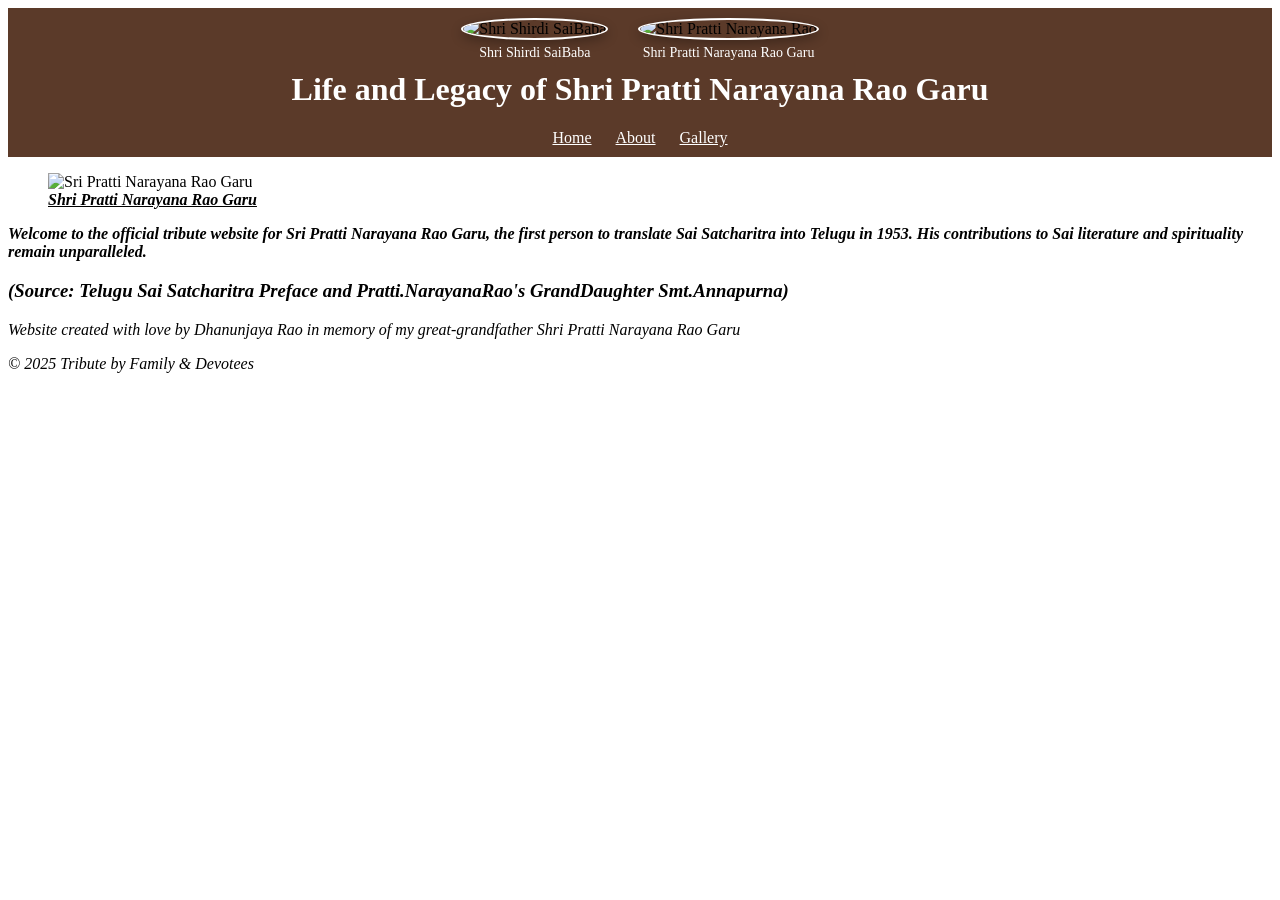
==== index.html @ c23014aa "index.html" ====
<!DOCTYPE html>
<html lang="en">
<head>
  <meta charset="UTF-8" />
  <meta name="viewport" content="width=device-width, initial-scale=1.0"/>
  <title>Sri Pratti Narayana Rao Garu</title>
  <!-- SEO Meta Tags -->
<meta name="title" content="Sri Pratti Narayana Rao Garu – Sai Satcharitra Telugu Translator">
<meta name="description" content="Official tribute website of Sri Pratti Narayana Rao Garu – the first translator of Sri Sai Satcharitra into Telugu. Read his full biography, gallery, and legacy.">
<meta name="keywords" content="Pratti Narayana Rao, Sri Pratti Narayana Rao Garu, About Pratti Narayana Rao Garu, Narayana Rao Garu, Pratt Narayana Rao,First Translator,First Telugu Translator,Sri Sai Baba,Sai Baba, Shirdi Sai, Shiridi sai Baba,Sri Sai Satcharitra Telugu, Sai Baba Telugu Book, Shirdi Sai Devotees, Sai literature Telugu">
<meta name="author" content="Family of Pratti Narayana Rao Garu">

<!-- Open Graph for Facebook & WhatsApp -->
<meta property="og:title" content="Sri Pratti Narayana Rao Garu – Sai Satcharitra Telugu Translator">
<meta property="og:description" content="Tribute website to the legendary devotee and translator of Sri Sai Satcharitra.">
<meta property="og:image" content="https://dhanunjaya20.github.io/Shri-Pratti-NarayanaRaoGaru-Website/Images/Shri%20Pratti%20Narayana%20Rao%20Garu.jpg"> <!-- Replace with actual image URL -->
<meta property="og:url" content="https://dhanunjaya20.github.io/Shri-Pratti-NarayanaRaoGaru-Website/">
<meta property="og:type" content="website">

<!-- Twitter Card -->
<meta name="twitter:card" content="summary_large_image">
<meta name="twitter:title" content="Sri Pratti Narayana Rao Garu – Sai Satcharitra Telugu Translator">
<meta name="twitter:description" content="Explore the divine journey of Sri Pratti Narayana Rao Garu and his translation of Sai Satcharitra.">
<meta name="twitter:image" content="https://dhanunjaya20.github.io/Shri-Pratti-NarayanaRaoGaru-Website/Images/Shri%20Pratti%20Narayana%20Rao%20Garu.jpg"> <!-- Replace -->

<!-- Favicon -->
<link rel="icon" href="Images/Shri Pratti Narayana Rao logo photo.jpeg" type="image/jpeg" />
  <!-- Google tag (gtag.js) -->
<script async src="https://www.googletagmanager.com/gtag/js?id=G-1TTZ0DYL4G"></script>
<script>
  window.dataLayer = window.dataLayer || [];
  function gtag(){dataLayer.push(arguments);}
  gtag('js', new Date());

  gtag('config', 'G-1TTZ0DYL4G');
</script> 

<script type="application/ld+json">
{
  "@context": "https://schema.org",
  "@type": "WebSite",
  "name": "Sri Pratti Narayana Rao Garu – Tribute",
  "alternateName": ["Pratti Narayana Rao Garu - Tribute", "Sri Pratti Narayana Rao - Tribute"],
  "url": "https://dhanunjaya20.github.io/Shri-Pratti-NarayanaRaoGaru-Website/",
  "description": "Official tribute website of Sri Pratti Narayana Rao Garu – the first Telugu translator of Sri Sai Satcharitra.",
  "publisher": {
    "@type": "Organization",
    "name": "Family of Pratti Narayana Rao Garu",
    "url": "https://dhanunjaya20.github.io/Shri-Pratti-NarayanaRaoGaru-Website/"
  }
}
</script>

<script type="application/ld+json">
{
  "@context": "https://schema.org",
  "@type": "Person",
  "name": "Sri Pratti Narayana Rao Garu",
  "image": "https://dhanunjaya20.github.io/Shri-Pratti-NarayanaRaoGaru-Website/Images/Shri%20Pratti%20Narayana%20Rao%20Garu.jpg",
  "url": "https://dhanunjaya20.github.io/Shri-Pratti-NarayanaRaoGaru-Website/",
  "sameAs": [
    "https://en.wikipedia.org/wiki/Pratti_Narayana_Rao", 
    "https://www.facebook.com/PrattiNarayanaRaoOfficial"
  ],
  "description": "First translator of Sai Satcharitra into Telugu in 1953 and a revered devotee of Shri Shirdi SaiBaba."
}
</script>
<link rel="canonical" href="https://dhanunjaya20.github.io/Shri-Pratti-NarayanaRaoGaru-Website/">
<script src="https://analytics.ahrefs.com/analytics.js" data-key="n9o1c0vkE2bGeIevBBHKIA" async></script>
  <link rel="stylesheet" href="style.css" />
</head>
<body>
<header style="text-align: center; padding: 10px; background-color: #5B3A29;">
  <div style="display: flex; justify-content: center; align-items: center; gap: 30px;">
    <figure style="text-align: center; margin: 0;">
      <img src="Images/Shri Shiridi SaiBaba.jpg" alt="Shri Shirdi SaiBaba" style="width: 80px; height: 80px; border-radius: 50%; border: 2px solid #fff; box-shadow: 0 4px 12px rgba(0,0,0,0.3);">
      <figcaption style="color: white; font-size: 14px; margin-top: 5px;">Shri Shirdi SaiBaba</figcaption>
    </figure>
    <figure style="text-align: center; margin: 0;">
      <img src="Images/Shri Pratti Narayana Rao logo photo.jpeg" alt="Shri Pratti Narayana Rao" style="width: 80px; height: 80px; border-radius: 50%; border: 2px solid #fff; box-shadow: 0 4px 12px rgba(0,0,0,0.3);">
      <figcaption style="color: white; font-size: 14px; margin-top: 5px;">Shri Pratti Narayana Rao Garu</figcaption>
    </figure>
  </div>

  <h1 style="color: white; margin-top: 10px;">	Life and Legacy of Shri Pratti Narayana Rao Garu </h1>
  <nav>
    <a href="index.html" style="color: white; margin: 0 10px;">Home</a>
    <a href="about.html" style="color: white; margin: 0 10px;">About</a>
    <a href="gallery.html" style="color: white; margin: 0 10px;">Gallery</a>
  </nav>
</header>

  <main>
    <section class="intro">
      <figure>
      <img src="Images/Shri Pratti Narayana Rao Garu.jpg" alt="Sri Pratti Narayana Rao Garu" width="500px" height="500px"/>
      <figcaption><strong><em><u>Shri Pratti Narayana Rao Garu</u></strong></figcaption>
      </figure>
      <p><strong>Welcome to the official tribute website for Sri Pratti Narayana Rao Garu, the first person to translate Sai Satcharitra into Telugu in 1953. His contributions to Sai literature and spirituality remain unparalleled.</strong></p>
    </section>
  </main>

  <footer>
     <h3>(Source: Telugu Sai Satcharitra Preface and Pratti.NarayanaRao's GrandDaughter Smt.Annapurna)</h3>
         <p class="footer-credit">
  Website created with love by Dhanunjaya Rao in memory of my great-grandfather Shri Pratti Narayana Rao Garu
</p>
    <p>&copy; 2025 Tribute by Family & Devotees</p>
  </footer>

  <script src="script.js"></script>
</body>
</html>
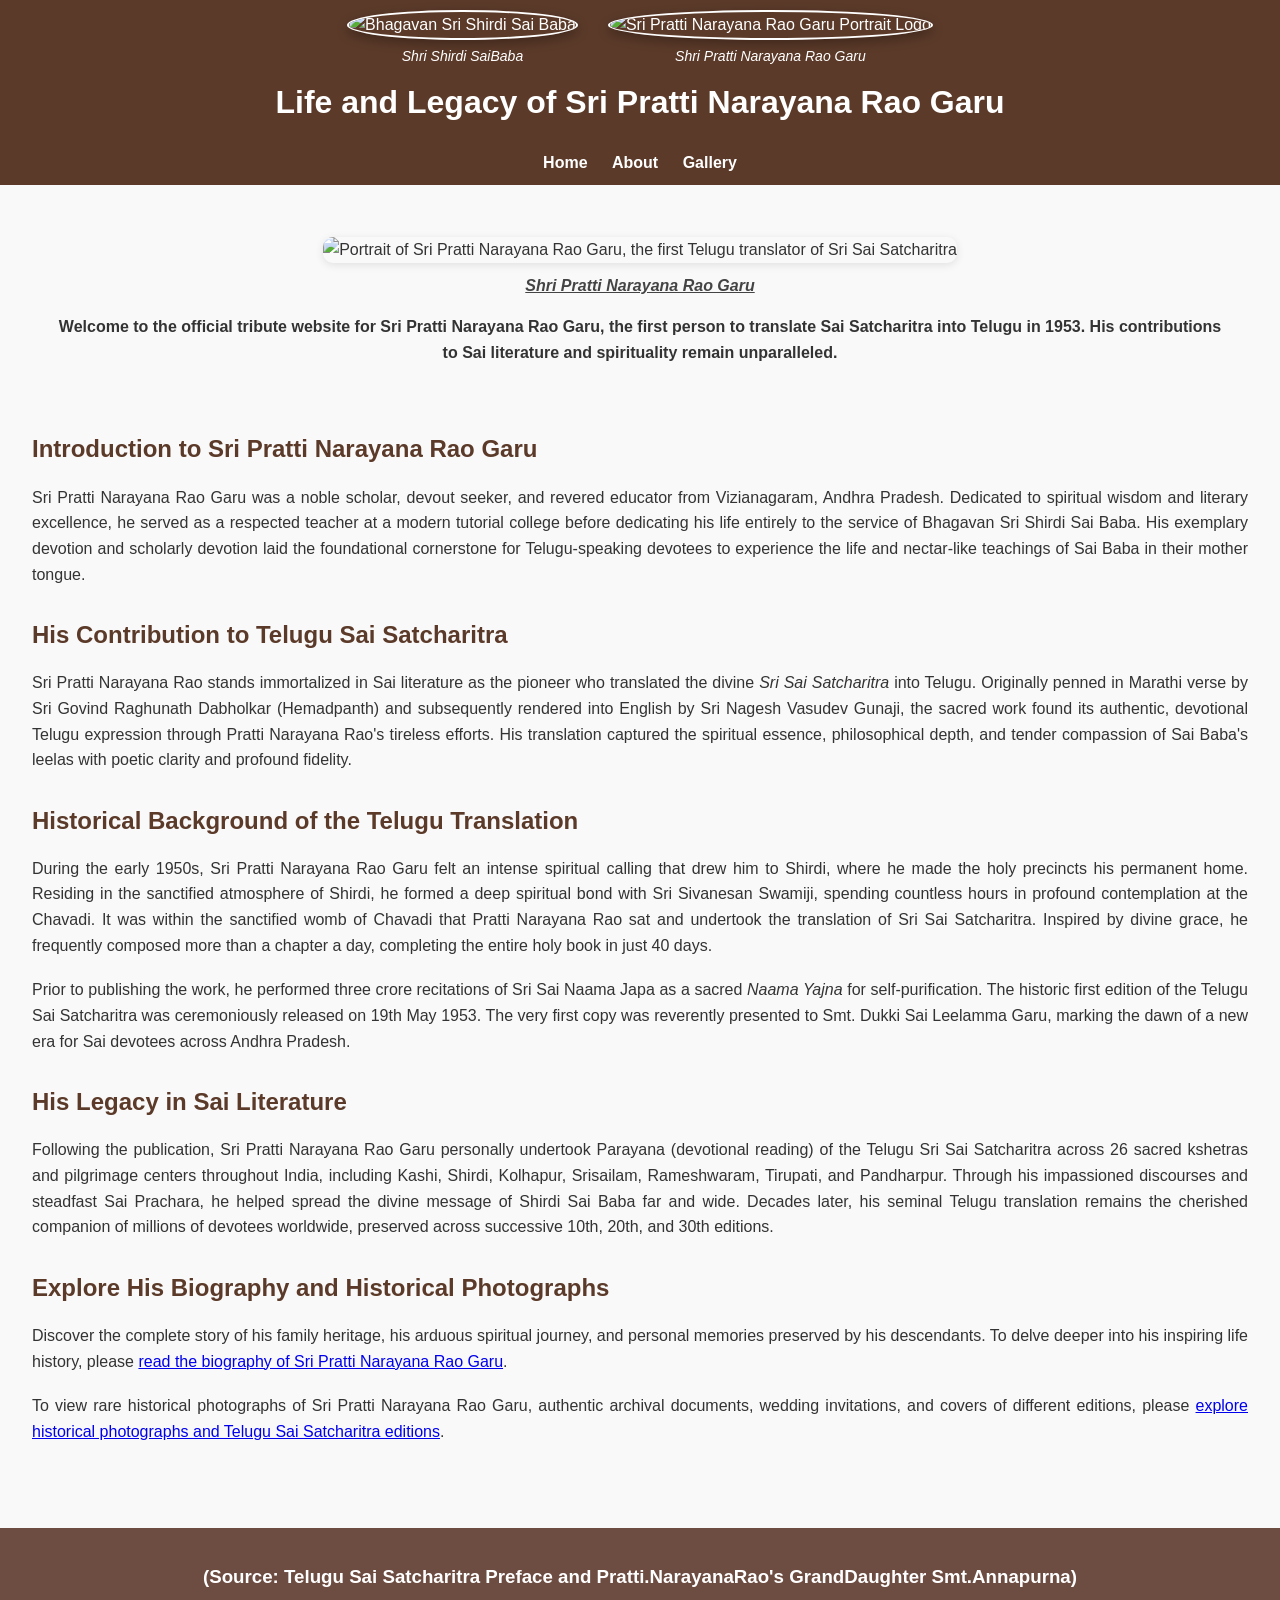
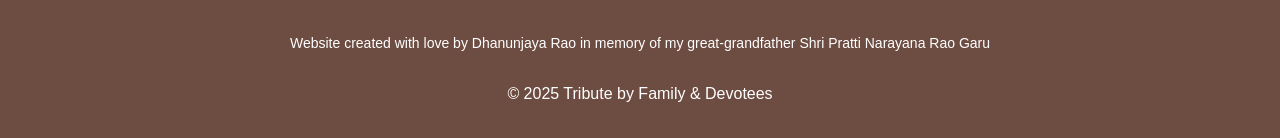
==== commit 243f43ee: "SEO optimization: semantic headings, keyword strategy, image SEO, internal linking, and analytics fi" ====
--- a/index.html
+++ b/index.html
@@ -3,88 +3,107 @@
 <head>
   <meta charset="UTF-8" />
   <meta name="viewport" content="width=device-width, initial-scale=1.0"/>
-  <title>Sri Pratti Narayana Rao Garu</title>
+  <title>Sri Pratti Narayana Rao Garu | Sai Satcharitra Telugu Translator</title>
+  
   <!-- SEO Meta Tags -->
-<meta name="title" content="Sri Pratti Narayana Rao Garu – Sai Satcharitra Telugu Translator">
-<meta name="description" content="Official tribute website of Sri Pratti Narayana Rao Garu – the first translator of Sri Sai Satcharitra into Telugu. Read his full biography, gallery, and legacy.">
-<meta name="keywords" content="Pratti Narayana Rao, Sri Pratti Narayana Rao Garu, About Pratti Narayana Rao Garu, Narayana Rao Garu, Pratt Narayana Rao,First Translator,First Telugu Translator,Sri Sai Baba,Sai Baba, Shirdi Sai, Shiridi sai Baba,Sri Sai Satcharitra Telugu, Sai Baba Telugu Book, Shirdi Sai Devotees, Sai literature Telugu">
-<meta name="author" content="Family of Pratti Narayana Rao Garu">
+  <meta name="title" content="Sri Pratti Narayana Rao Garu | Sai Satcharitra Telugu Translator" />
+  <meta name="description" content="Discover Sri Pratti Narayana Rao Garu, his Telugu translation of Sri Sai Satcharitra, life story and lasting contribution to Sai literature." />
+  <meta name="keywords" content="Sri Pratti Narayana Rao Garu, Pratti Narayana Rao, Sai Satcharitra Telugu translator, Sri Sai Satcharitra Telugu, Telugu translation of Sai Satcharitra, Sri Pratti Narayana Rao Garu history" />
+  <meta name="author" content="Family of Pratti Narayana Rao Garu" />
+  <link rel="canonical" href="https://dhanunjaya-rao-kadimisetty.github.io/Shri-Pratti-NarayanaRaoGaru-Website/" />
 
-<!-- Open Graph for Facebook & WhatsApp -->
-<meta property="og:title" content="Sri Pratti Narayana Rao Garu – Sai Satcharitra Telugu Translator">
-<meta property="og:description" content="Tribute website to the legendary devotee and translator of Sri Sai Satcharitra.">
-<meta property="og:image" content="https://dhanunjaya20.github.io/Shri-Pratti-NarayanaRaoGaru-Website/Images/Shri%20Pratti%20Narayana%20Rao%20Garu.jpg"> <!-- Replace with actual image URL -->
-<meta property="og:url" content="https://dhanunjaya20.github.io/Shri-Pratti-NarayanaRaoGaru-Website/">
-<meta property="og:type" content="website">
+  <!-- Open Graph / Facebook / WhatsApp -->
+  <meta property="og:title" content="Sri Pratti Narayana Rao Garu | Sai Satcharitra Telugu Translator" />
+  <meta property="og:description" content="Discover Sri Pratti Narayana Rao Garu, his Telugu translation of Sri Sai Satcharitra, life story and lasting contribution to Sai literature." />
+  <meta property="og:image" content="https://dhanunjaya-rao-kadimisetty.github.io/Shri-Pratti-NarayanaRaoGaru-Website/Images/Shri%20Pratti%20Narayana%20Rao%20Garu.jpg" />
+  <meta property="og:image:alt" content="Portrait of Sri Pratti Narayana Rao Garu" />
+  <meta property="og:url" content="https://dhanunjaya-rao-kadimisetty.github.io/Shri-Pratti-NarayanaRaoGaru-Website/" />
+  <meta property="og:type" content="website" />
+  <meta property="og:site_name" content="Sri Pratti Narayana Rao Garu - Tribute" />
 
-<!-- Twitter Card -->
-<meta name="twitter:card" content="summary_large_image">
-<meta name="twitter:title" content="Sri Pratti Narayana Rao Garu – Sai Satcharitra Telugu Translator">
-<meta name="twitter:description" content="Explore the divine journey of Sri Pratti Narayana Rao Garu and his translation of Sai Satcharitra.">
-<meta name="twitter:image" content="https://dhanunjaya20.github.io/Shri-Pratti-NarayanaRaoGaru-Website/Images/Shri%20Pratti%20Narayana%20Rao%20Garu.jpg"> <!-- Replace -->
+  <!-- Twitter Card -->
+  <meta name="twitter:card" content="summary_large_image" />
+  <meta name="twitter:title" content="Sri Pratti Narayana Rao Garu | Sai Satcharitra Telugu Translator" />
+  <meta name="twitter:description" content="Discover Sri Pratti Narayana Rao Garu, his Telugu translation of Sri Sai Satcharitra, life story and lasting contribution to Sai literature." />
+  <meta name="twitter:image" content="https://dhanunjaya-rao-kadimisetty.github.io/Shri-Pratti-NarayanaRaoGaru-Website/Images/Shri%20Pratti%20Narayana%20Rao%20Garu.jpg" />
+  <meta name="twitter:image:alt" content="Portrait of Sri Pratti Narayana Rao Garu" />
 
-<!-- Favicon -->
-<link rel="icon" href="Images/Shri Pratti Narayana Rao logo photo.jpeg" type="image/jpeg" />
+  <!-- Favicon -->
+  <link rel="icon" href="Images/Shri Pratti Narayana Rao logo photo.jpeg" type="image/jpeg" />
+
   <!-- Google tag (gtag.js) -->
-<script async src="https://www.googletagmanager.com/gtag/js?id=G-1TTZ0DYL4G"></script>
-<script>
-  window.dataLayer = window.dataLayer || [];
-  function gtag(){dataLayer.push(arguments);}
-  gtag('js', new Date());
+  <script async src="https://www.googletagmanager.com/gtag/js?id=G-1TTZ0DYL4G"></script>
+  <script>
+    window.dataLayer = window.dataLayer || [];
+    function gtag(){dataLayer.push(arguments);}
+    gtag('js', new Date());
 
-  gtag('config', 'G-1TTZ0DYL4G');
-</script> 
+    gtag('config', 'G-1TTZ0DYL4G');
+  </script>
 
-<script type="application/ld+json">
-{
-  "@context": "https://schema.org",
-  "@type": "WebSite",
-  "name": "Sri Pratti Narayana Rao Garu – Tribute",
-  "alternateName": ["Pratti Narayana Rao Garu - Tribute", "Sri Pratti Narayana Rao - Tribute"],
-  "url": "https://dhanunjaya20.github.io/Shri-Pratti-NarayanaRaoGaru-Website/",
-  "description": "Official tribute website of Sri Pratti Narayana Rao Garu – the first Telugu translator of Sri Sai Satcharitra.",
-  "publisher": {
-    "@type": "Organization",
-    "name": "Family of Pratti Narayana Rao Garu",
-    "url": "https://dhanunjaya20.github.io/Shri-Pratti-NarayanaRaoGaru-Website/"
+  <!-- Ahrefs Analytics -->
+  <script src="https://analytics.ahrefs.com/analytics.js" data-key="n9o1c0vkE2bGeIevBBHKIA" async></script>
+
+  <!-- JSON-LD Structured Data: WebSite & Person -->
+  <script type="application/ld+json">
+  {
+    "@context": "https://schema.org",
+    "@type": "WebSite",
+    "@id": "https://dhanunjaya-rao-kadimisetty.github.io/Shri-Pratti-NarayanaRaoGaru-Website/#website",
+    "name": "Sri Pratti Narayana Rao Garu – Tribute",
+    "alternateName": [
+      "Pratti Narayana Rao Garu - Tribute",
+      "Sri Pratti Narayana Rao - Tribute"
+    ],
+    "url": "https://dhanunjaya-rao-kadimisetty.github.io/Shri-Pratti-NarayanaRaoGaru-Website/",
+    "description": "Official tribute website of Sri Pratti Narayana Rao Garu – the first Telugu translator of Sri Sai Satcharitra.",
+    "publisher": {
+      "@type": "Organization",
+      "name": "Family of Pratti Narayana Rao Garu",
+      "url": "https://dhanunjaya-rao-kadimisetty.github.io/Shri-Pratti-NarayanaRaoGaru-Website/"
+    }
   }
-}
-</script>
+  </script>
 
-<script type="application/ld+json">
-{
-  "@context": "https://schema.org",
-  "@type": "Person",
-  "name": "Sri Pratti Narayana Rao Garu",
-  "image": "https://dhanunjaya20.github.io/Shri-Pratti-NarayanaRaoGaru-Website/Images/Shri%20Pratti%20Narayana%20Rao%20Garu.jpg",
-  "url": "https://dhanunjaya20.github.io/Shri-Pratti-NarayanaRaoGaru-Website/",
-  "sameAs": [
-    "https://en.wikipedia.org/wiki/Pratti_Narayana_Rao", 
-    "https://www.facebook.com/PrattiNarayanaRaoOfficial"
-  ],
-  "description": "First translator of Sai Satcharitra into Telugu in 1953 and a revered devotee of Shri Shirdi SaiBaba."
-}
-</script>
-<link rel="canonical" href="https://dhanunjaya20.github.io/Shri-Pratti-NarayanaRaoGaru-Website/">
-<script src="https://analytics.ahrefs.com/analytics.js" data-key="n9o1c0vkE2bGeIevBBHKIA" async></script>
+  <script type="application/ld+json">
+  {
+    "@context": "https://schema.org",
+    "@type": "Person",
+    "@id": "https://dhanunjaya-rao-kadimisetty.github.io/Shri-Pratti-NarayanaRaoGaru-Website/#person",
+    "name": "Sri Pratti Narayana Rao Garu",
+    "alternateName": [
+      "Pratti Narayana Rao",
+      "Pratti Narayana Rao Garu",
+      "Sri Pratti Narayana Rao"
+    ],
+    "image": "https://dhanunjaya-rao-kadimisetty.github.io/Shri-Pratti-NarayanaRaoGaru-Website/Images/Shri%20Pratti%20Narayana%20Rao%20Garu.jpg",
+    "url": "https://dhanunjaya-rao-kadimisetty.github.io/Shri-Pratti-NarayanaRaoGaru-Website/",
+    "sameAs": [
+      "https://en.wikipedia.org/wiki/Pratti_Narayana_Rao", 
+      "https://www.facebook.com/PrattiNarayanaRaoOfficial"
+    ],
+    "description": "First translator of Sri Sai Satcharitra into Telugu in 1953 and a revered devotee of Shri Shirdi Sai Baba."
+  }
+  </script>
+
   <link rel="stylesheet" href="style.css" />
 </head>
 <body>
 <header style="text-align: center; padding: 10px; background-color: #5B3A29;">
   <div style="display: flex; justify-content: center; align-items: center; gap: 30px;">
     <figure style="text-align: center; margin: 0;">
-      <img src="Images/Shri Shiridi SaiBaba.jpg" alt="Shri Shirdi SaiBaba" style="width: 80px; height: 80px; border-radius: 50%; border: 2px solid #fff; box-shadow: 0 4px 12px rgba(0,0,0,0.3);">
+      <img src="Images/Shri Shiridi SaiBaba.jpg" alt="Bhagavan Sri Shirdi Sai Baba" style="width: 80px; height: 80px; border-radius: 50%; border: 2px solid #fff; box-shadow: 0 4px 12px rgba(0,0,0,0.3);">
       <figcaption style="color: white; font-size: 14px; margin-top: 5px;">Shri Shirdi SaiBaba</figcaption>
     </figure>
     <figure style="text-align: center; margin: 0;">
-      <img src="Images/Shri Pratti Narayana Rao logo photo.jpeg" alt="Shri Pratti Narayana Rao" style="width: 80px; height: 80px; border-radius: 50%; border: 2px solid #fff; box-shadow: 0 4px 12px rgba(0,0,0,0.3);">
+      <img src="Images/Shri Pratti Narayana Rao logo photo.jpeg" alt="Sri Pratti Narayana Rao Garu Portrait Logo" style="width: 80px; height: 80px; border-radius: 50%; border: 2px solid #fff; box-shadow: 0 4px 12px rgba(0,0,0,0.3);">
       <figcaption style="color: white; font-size: 14px; margin-top: 5px;">Shri Pratti Narayana Rao Garu</figcaption>
     </figure>
   </div>
 
-  <h1 style="color: white; margin-top: 10px;">	Life and Legacy of Shri Pratti Narayana Rao Garu </h1>
+  <h1 style="color: white; margin-top: 10px;">Life and Legacy of Sri Pratti Narayana Rao Garu</h1>
   <nav>
-    <a href="index.html" style="color: white; margin: 0 10px;">Home</a>
+    <a href="./" style="color: white; margin: 0 10px;">Home</a>
     <a href="about.html" style="color: white; margin: 0 10px;">About</a>
     <a href="gallery.html" style="color: white; margin: 0 10px;">Gallery</a>
   </nav>
@@ -93,25 +112,54 @@
   <main>
     <section class="intro">
       <figure>
-      <img src="Images/Shri Pratti Narayana Rao Garu.jpg" alt="Sri Pratti Narayana Rao Garu" width="500px" height="500px"/>
-      <figcaption><strong><em><u>Shri Pratti Narayana Rao Garu</u></strong></figcaption>
+        <img src="Images/Shri Pratti Narayana Rao Garu.jpg" alt="Portrait of Sri Pratti Narayana Rao Garu, the first Telugu translator of Sri Sai Satcharitra" width="500" height="500"/>
+        <figcaption><strong><em><u>Shri Pratti Narayana Rao Garu</u></em></strong></figcaption>
       </figure>
       <p><strong>Welcome to the official tribute website for Sri Pratti Narayana Rao Garu, the first person to translate Sai Satcharitra into Telugu in 1953. His contributions to Sai literature and spirituality remain unparalleled.</strong></p>
+    </section>
+
+    <section class="biography">
+      <h2>Introduction to Sri Pratti Narayana Rao Garu</h2>
+      <p>
+        Sri Pratti Narayana Rao Garu was a noble scholar, devout seeker, and revered educator from Vizianagaram, Andhra Pradesh. Dedicated to spiritual wisdom and literary excellence, he served as a respected teacher at a modern tutorial college before dedicating his life entirely to the service of Bhagavan Sri Shirdi Sai Baba. His exemplary devotion and scholarly devotion laid the foundational cornerstone for Telugu-speaking devotees to experience the life and nectar-like teachings of Sai Baba in their mother tongue.
+      </p>
+
+      <h2>His Contribution to Telugu Sai Satcharitra</h2>
+      <p>
+        Sri Pratti Narayana Rao stands immortalized in Sai literature as the pioneer who translated the divine <em>Sri Sai Satcharitra</em> into Telugu. Originally penned in Marathi verse by Sri Govind Raghunath Dabholkar (Hemadpanth) and subsequently rendered into English by Sri Nagesh Vasudev Gunaji, the sacred work found its authentic, devotional Telugu expression through Pratti Narayana Rao's tireless efforts. His translation captured the spiritual essence, philosophical depth, and tender compassion of Sai Baba's leelas with poetic clarity and profound fidelity.
+      </p>
+
+      <h2>Historical Background of the Telugu Translation</h2>
+      <p>
+        During the early 1950s, Sri Pratti Narayana Rao Garu felt an intense spiritual calling that drew him to Shirdi, where he made the holy precincts his permanent home. Residing in the sanctified atmosphere of Shirdi, he formed a deep spiritual bond with Sri Sivanesan Swamiji, spending countless hours in profound contemplation at the Chavadi. It was within the sanctified womb of Chavadi that Pratti Narayana Rao sat and undertook the translation of Sri Sai Satcharitra. Inspired by divine grace, he frequently composed more than a chapter a day, completing the entire holy book in just 40 days.
+      </p>
+      <p>
+        Prior to publishing the work, he performed three crore recitations of Sri Sai Naama Japa as a sacred <em>Naama Yajna</em> for self-purification. The historic first edition of the Telugu Sai Satcharitra was ceremoniously released on 19th May 1953. The very first copy was reverently presented to Smt. Dukki Sai Leelamma Garu, marking the dawn of a new era for Sai devotees across Andhra Pradesh.
+      </p>
+
+      <h2>His Legacy in Sai Literature</h2>
+      <p>
+        Following the publication, Sri Pratti Narayana Rao Garu personally undertook Parayana (devotional reading) of the Telugu Sri Sai Satcharitra across 26 sacred kshetras and pilgrimage centers throughout India, including Kashi, Shirdi, Kolhapur, Srisailam, Rameshwaram, Tirupati, and Pandharpur. Through his impassioned discourses and steadfast Sai Prachara, he helped spread the divine message of Shirdi Sai Baba far and wide. Decades later, his seminal Telugu translation remains the cherished companion of millions of devotees worldwide, preserved across successive 10th, 20th, and 30th editions.
+      </p>
+
+      <h2>Explore His Biography and Historical Photographs</h2>
+      <p>
+        Discover the complete story of his family heritage, his arduous spiritual journey, and personal memories preserved by his descendants. To delve deeper into his inspiring life history, please <a href="about.html">read the biography of Sri Pratti Narayana Rao Garu</a>.
+      </p>
+      <p>
+        To view rare historical photographs of Sri Pratti Narayana Rao Garu, authentic archival documents, wedding invitations, and covers of different editions, please <a href="gallery.html">explore historical photographs and Telugu Sai Satcharitra editions</a>.
+      </p>
     </section>
   </main>
 
   <footer>
-     <h3>(Source: Telugu Sai Satcharitra Preface and Pratti.NarayanaRao's GrandDaughter Smt.Annapurna)</h3>
-         <p class="footer-credit">
-  Website created with love by Dhanunjaya Rao in memory of my great-grandfather Shri Pratti Narayana Rao Garu
-</p>
+    <h3>(Source: Telugu Sai Satcharitra Preface and Pratti.NarayanaRao's GrandDaughter Smt.Annapurna)</h3>
+    <p class="footer-credit">
+      Website created with love by Dhanunjaya Rao in memory of my great-grandfather Shri Pratti Narayana Rao Garu
+    </p>
     <p>&copy; 2025 Tribute by Family & Devotees</p>
   </footer>
 
   <script src="script.js"></script>
 </body>
 </html>
-
-
-
-
--- a/style.css
+++ b/style.css
@@ -0,0 +1,152 @@
+body {
+  font-family: Arial, sans-serif;
+  line-height: 1.6;
+  margin: 0;
+  padding: 0;
+  background-color: #f9f9f9;
+  color: #333;
+}
+
+header {
+  background-color: #6d4c41;
+  color: white;
+  padding: 1rem;
+  text-align: center;
+}
+
+header nav a {
+  color: #fff;
+  text-decoration: none;
+  margin: 0 1rem;
+  font-weight: bold;
+}
+
+nav a:hover {
+  text-decoration: underline;
+}
+
+main {
+  padding: 2rem;
+}
+
+.intro img {
+  max-width: 100%;
+  height: auto;
+  border-radius: 10px;
+}
+
+.intro {
+  text-align: center;
+  padding: 20px;
+}
+
+.intro figure {
+  display: inline-block;
+  margin: 0 auto;
+}
+
+.intro img {
+  max-width: 100%;
+  height: auto;
+  border-radius: 10px;
+  box-shadow: 0 2px 8px rgba(0,0,0,0.1);
+}
+
+.intro figcaption {
+  margin-top: 10px;
+  font-style: italic;
+  font-size: 1rem;
+  color: #444;
+}
+
+.biography p {
+  margin-bottom: 1.2rem;
+  text-align: justify;
+}
+.photo-block {
+  text-align: center;
+  margin: 20px 0;
+}
+
+.photo-block img {
+  max-width: 90%;
+  height: auto;
+  display: inline-block;
+  border-radius: 10px;
+  box-shadow: 0 2px 8px rgba(0,0,0,0.1);
+}
+
+.caption {
+  margin-top: 10px;
+  font-style: italic;
+  color: #444;
+  font-size: 1rem;
+}
+
+.photo-row {
+  display: flex;
+  justify-content: center;
+  flex-wrap: wrap;
+  gap: 30px;
+  margin: 30px 0;
+}
+
+.photo-row figure {
+  text-align: center;
+  width: 300px;
+}
+
+.photo-row img {
+  width: 100%;
+  height: auto;
+  border-radius: 8px;
+  box-shadow: 0 2px 8px rgba(0, 0, 0, 0.1);
+}
+
+.photo-row figcaption {
+  margin-top: 10px;
+  font-size: 0.95rem;
+  color: #444;
+  font-style: italic;
+}
+
+.gallery {
+  display: grid;
+  grid-template-columns: repeat(auto-fit, minmax(250px, 1fr));
+  gap: 1.5rem;
+}
+
+.gallery img {
+  width: 100%;
+  height: auto;
+  border-radius: 10px;
+}
+
+figcaption {
+  text-align: center;
+  font-style: italic;
+  margin-top: 0.5rem;
+}
+
+footer {
+  background-color: #6d4c41;
+  color: white;
+  text-align: center;
+  padding: 1rem;
+  margin-top: 2rem;
+}
+.footer-credit {
+  text-align: center;
+  color: white;
+  font-size: 14px;
+  font-family: 'Segoe UI', Tahoma, Geneva, Verdana, sans-serif;
+  margin-top: 30px;
+  padding: 10px 20px;
+}
+
+
+h2 {
+  color: #5B3A29;
+  margin-top: 1.8rem;
+  margin-bottom: 0.8rem;
+}
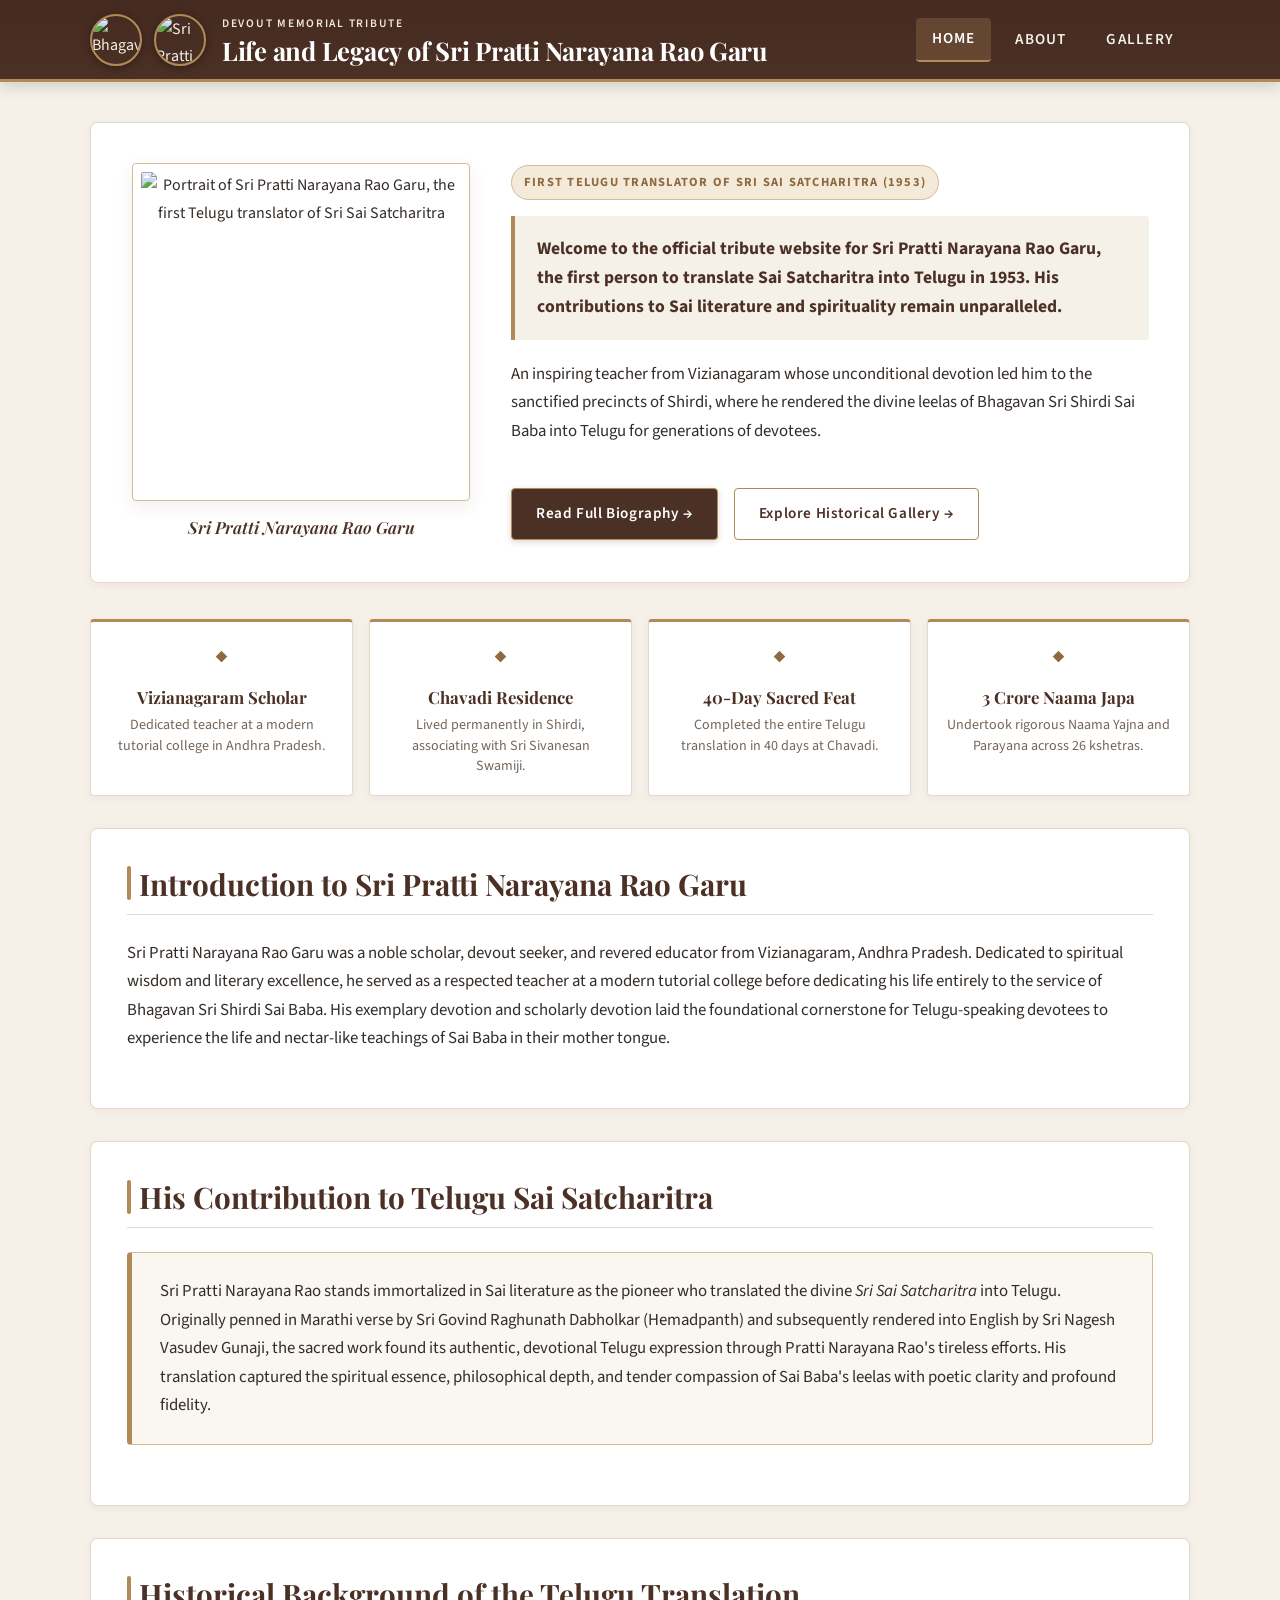
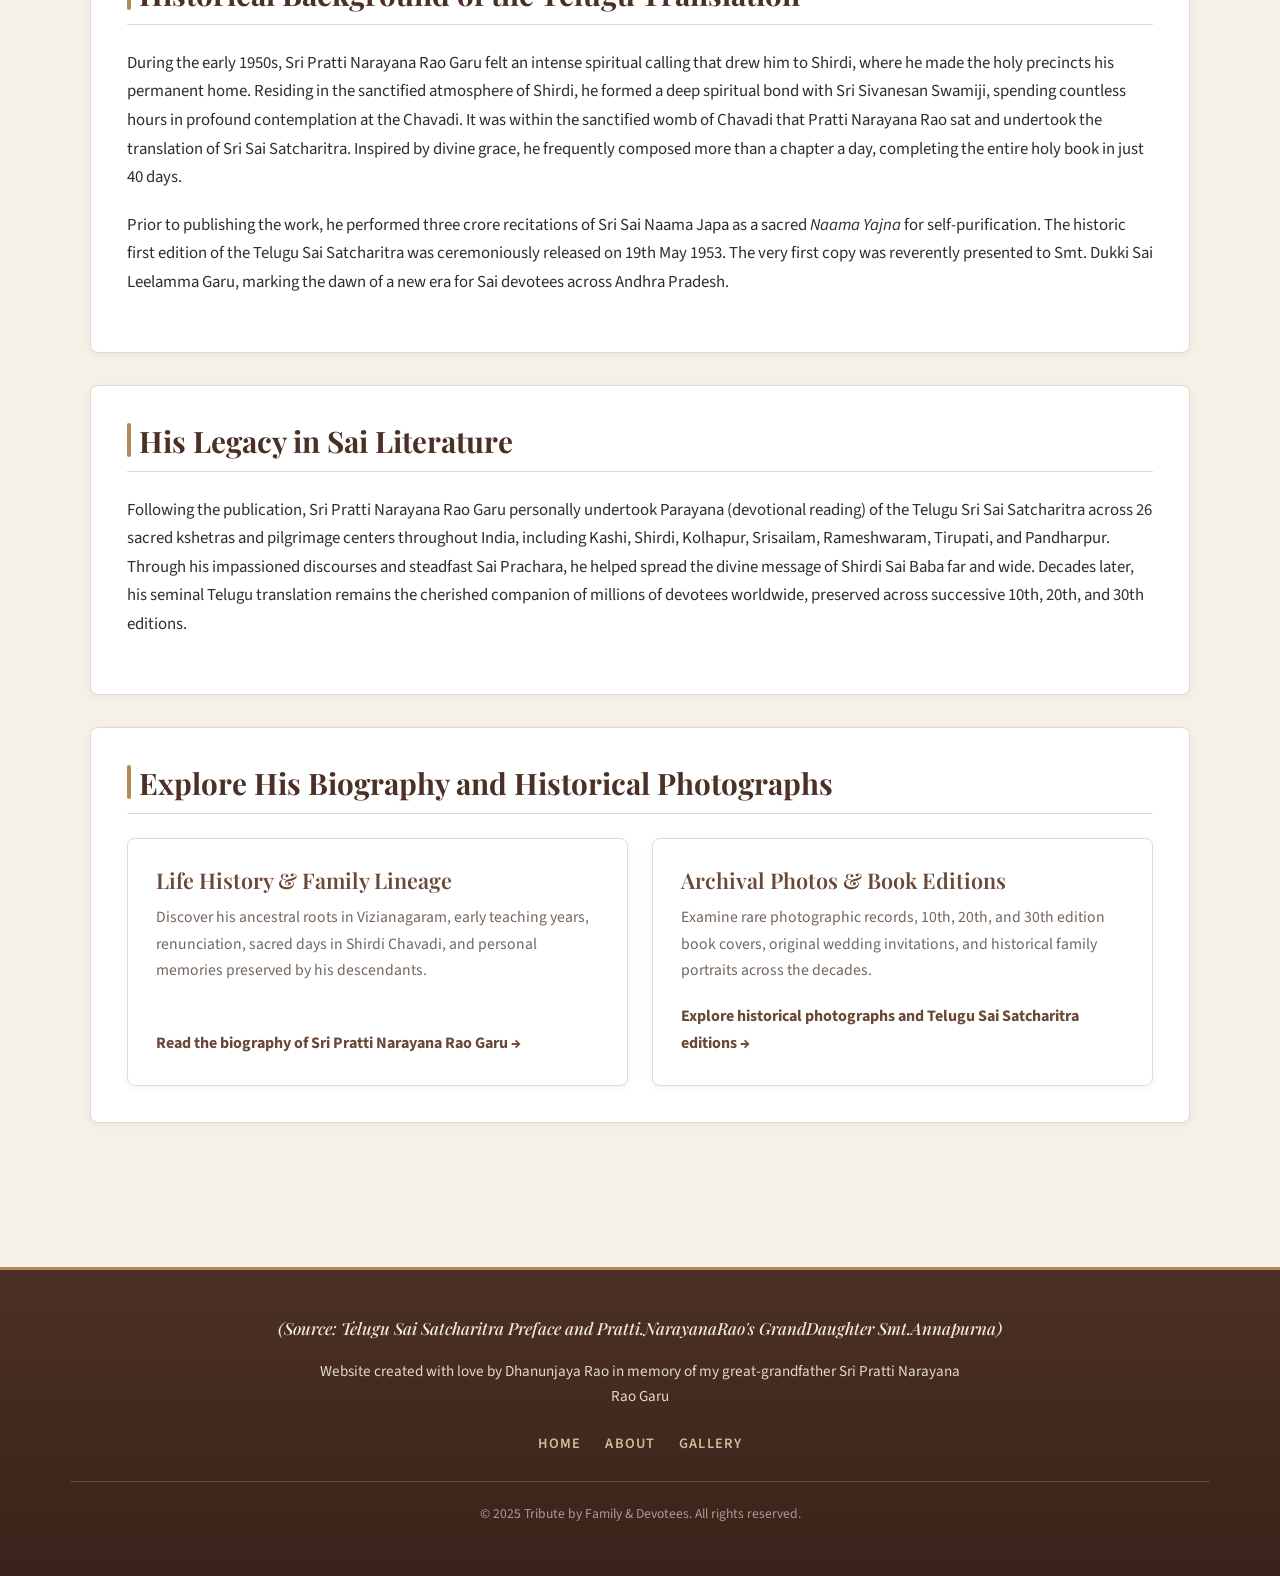
==== commit 18e57a7e: "Complete UI/UX Redesign: Premium Heritage Editorial aesthetic, responsive layouts, interactive light" ====
--- a/index.html
+++ b/index.html
@@ -30,6 +30,11 @@
 
   <!-- Favicon -->
   <link rel="icon" href="Images/Shri Pratti Narayana Rao logo photo.jpeg" type="image/jpeg" />
+
+  <!-- Google Fonts: Editorial Serif + Clean Sans -->
+  <link rel="preconnect" href="https://fonts.googleapis.com">
+  <link rel="preconnect" href="https://fonts.gstatic.com" crossorigin>
+  <link href="https://fonts.googleapis.com/css2?family=Playfair+Display:ital,wght@0,500;0,600;0,700;1,400;1,600&family=Source+Sans+3:ital,wght@0,400;0,500;0,600;0,700;1,400&display=swap" rel="stylesheet">
 
   <!-- Google tag (gtag.js) -->
   <script async src="https://www.googletagmanager.com/gtag/js?id=G-1TTZ0DYL4G"></script>
@@ -89,75 +94,180 @@
   <link rel="stylesheet" href="style.css" />
 </head>
 <body>
-<header style="text-align: center; padding: 10px; background-color: #5B3A29;">
-  <div style="display: flex; justify-content: center; align-items: center; gap: 30px;">
-    <figure style="text-align: center; margin: 0;">
-      <img src="Images/Shri Shiridi SaiBaba.jpg" alt="Bhagavan Sri Shirdi Sai Baba" style="width: 80px; height: 80px; border-radius: 50%; border: 2px solid #fff; box-shadow: 0 4px 12px rgba(0,0,0,0.3);">
-      <figcaption style="color: white; font-size: 14px; margin-top: 5px;">Shri Shirdi SaiBaba</figcaption>
-    </figure>
-    <figure style="text-align: center; margin: 0;">
-      <img src="Images/Shri Pratti Narayana Rao logo photo.jpeg" alt="Sri Pratti Narayana Rao Garu Portrait Logo" style="width: 80px; height: 80px; border-radius: 50%; border: 2px solid #fff; box-shadow: 0 4px 12px rgba(0,0,0,0.3);">
-      <figcaption style="color: white; font-size: 14px; margin-top: 5px;">Shri Pratti Narayana Rao Garu</figcaption>
-    </figure>
-  </div>
-
-  <h1 style="color: white; margin-top: 10px;">Life and Legacy of Sri Pratti Narayana Rao Garu</h1>
-  <nav>
-    <a href="./" style="color: white; margin: 0 10px;">Home</a>
-    <a href="about.html" style="color: white; margin: 0 10px;">About</a>
-    <a href="gallery.html" style="color: white; margin: 0 10px;">Gallery</a>
-  </nav>
-</header>
-
-  <main>
-    <section class="intro">
-      <figure>
-        <img src="Images/Shri Pratti Narayana Rao Garu.jpg" alt="Portrait of Sri Pratti Narayana Rao Garu, the first Telugu translator of Sri Sai Satcharitra" width="500" height="500"/>
-        <figcaption><strong><em><u>Shri Pratti Narayana Rao Garu</u></em></strong></figcaption>
-      </figure>
-      <p><strong>Welcome to the official tribute website for Sri Pratti Narayana Rao Garu, the first person to translate Sai Satcharitra into Telugu in 1953. His contributions to Sai literature and spirituality remain unparalleled.</strong></p>
-    </section>
-
-    <section class="biography">
-      <h2>Introduction to Sri Pratti Narayana Rao Garu</h2>
+
+  <!-- Global Header & Navigation -->
+  <header class="site-header">
+    <div class="header-inner">
+      <div class="header-branding">
+        <div class="header-portrait-group">
+          <img class="header-portrait" src="Images/Shri Shiridi SaiBaba.jpg" alt="Bhagavan Sri Shirdi Sai Baba" width="52" height="52" />
+          <img class="header-portrait" src="Images/Shri Pratti Narayana Rao logo photo.jpeg" alt="Sri Pratti Narayana Rao Garu Portrait Logo" width="52" height="52" />
+        </div>
+        <div class="header-title-wrap">
+          <span class="header-kicker">Devout Memorial Tribute</span>
+          <h1 class="header-title">Life and Legacy of Sri Pratti Narayana Rao Garu</h1>
+        </div>
+      </div>
+
+      <button class="mobile-nav-toggle" aria-label="Toggle navigation menu" aria-expanded="false">&#9776;</button>
+
+      <nav class="header-nav">
+        <a href="./" class="nav-link active">Home</a>
+        <a href="about.html" class="nav-link">About</a>
+        <a href="gallery.html" class="nav-link">Gallery</a>
+      </nav>
+    </div>
+  </header>
+
+  <!-- Main Content -->
+  <main class="site-main">
+
+    <!-- Hero Section -->
+    <section class="hero-section">
+      <div class="hero-grid">
+        <figure class="hero-portrait-frame">
+          <div class="hero-portrait-inner">
+            <img src="Images/Shri Pratti Narayana Rao Garu.jpg" alt="Portrait of Sri Pratti Narayana Rao Garu, the first Telugu translator of Sri Sai Satcharitra" width="500" height="500" />
+          </div>
+          <figcaption>Sri Pratti Narayana Rao Garu</figcaption>
+        </figure>
+
+        <div class="hero-content">
+          <span class="hero-badge">First Telugu Translator of Sri Sai Satcharitra (1953)</span>
+          
+          <div class="hero-lead-quote">
+            <strong>Welcome to the official tribute website for Sri Pratti Narayana Rao Garu, the first person to translate Sai Satcharitra into Telugu in 1953. His contributions to Sai literature and spirituality remain unparalleled.</strong>
+          </div>
+
+          <p>
+            An inspiring teacher from Vizianagaram whose unconditional devotion led him to the sanctified precincts of Shirdi, where he rendered the divine leelas of Bhagavan Sri Shirdi Sai Baba into Telugu for generations of devotees.
+          </p>
+
+          <div class="btn-group">
+            <a href="about.html" class="btn btn-primary">Read Full Biography &rarr;</a>
+            <a href="gallery.html" class="btn btn-secondary">Explore Historical Gallery &rarr;</a>
+          </div>
+        </div>
+      </div>
+    </section>
+
+    <!-- Key Historical Highlights Strip -->
+    <div class="highlight-strip">
+      <div class="highlight-box">
+        <div class="highlight-icon">&#9670;</div>
+        <div class="highlight-title">Vizianagaram Scholar</div>
+        <p class="highlight-desc">Dedicated teacher at a modern tutorial college in Andhra Pradesh.</p>
+      </div>
+
+      <div class="highlight-box">
+        <div class="highlight-icon">&#9670;</div>
+        <div class="highlight-title">Chavadi Residence</div>
+        <p class="highlight-desc">Lived permanently in Shirdi, associating with Sri Sivanesan Swamiji.</p>
+      </div>
+
+      <div class="highlight-box">
+        <div class="highlight-icon">&#9670;</div>
+        <div class="highlight-title">40-Day Sacred Feat</div>
+        <p class="highlight-desc">Completed the entire Telugu translation in 40 days at Chavadi.</p>
+      </div>
+
+      <div class="highlight-box">
+        <div class="highlight-icon">&#9670;</div>
+        <div class="highlight-title">3 Crore Naama Japa</div>
+        <p class="highlight-desc">Undertook rigorous Naama Yajna and Parayana across 26 kshetras.</p>
+      </div>
+    </div>
+
+    <!-- Editorial Sections -->
+    <section class="content-card">
+      <div class="section-header-wrap">
+        <h2>Introduction to Sri Pratti Narayana Rao Garu</h2>
+      </div>
       <p>
         Sri Pratti Narayana Rao Garu was a noble scholar, devout seeker, and revered educator from Vizianagaram, Andhra Pradesh. Dedicated to spiritual wisdom and literary excellence, he served as a respected teacher at a modern tutorial college before dedicating his life entirely to the service of Bhagavan Sri Shirdi Sai Baba. His exemplary devotion and scholarly devotion laid the foundational cornerstone for Telugu-speaking devotees to experience the life and nectar-like teachings of Sai Baba in their mother tongue.
       </p>
-
-      <h2>His Contribution to Telugu Sai Satcharitra</h2>
-      <p>
-        Sri Pratti Narayana Rao stands immortalized in Sai literature as the pioneer who translated the divine <em>Sri Sai Satcharitra</em> into Telugu. Originally penned in Marathi verse by Sri Govind Raghunath Dabholkar (Hemadpanth) and subsequently rendered into English by Sri Nagesh Vasudev Gunaji, the sacred work found its authentic, devotional Telugu expression through Pratti Narayana Rao's tireless efforts. His translation captured the spiritual essence, philosophical depth, and tender compassion of Sai Baba's leelas with poetic clarity and profound fidelity.
-      </p>
-
-      <h2>Historical Background of the Telugu Translation</h2>
+    </section>
+
+    <section class="content-card">
+      <div class="section-header-wrap">
+        <h2>His Contribution to Telugu Sai Satcharitra</h2>
+      </div>
+      <div class="contribution-highlight">
+        <p style="margin-bottom: 0;">
+          Sri Pratti Narayana Rao stands immortalized in Sai literature as the pioneer who translated the divine <em>Sri Sai Satcharitra</em> into Telugu. Originally penned in Marathi verse by Sri Govind Raghunath Dabholkar (Hemadpanth) and subsequently rendered into English by Sri Nagesh Vasudev Gunaji, the sacred work found its authentic, devotional Telugu expression through Pratti Narayana Rao's tireless efforts. His translation captured the spiritual essence, philosophical depth, and tender compassion of Sai Baba's leelas with poetic clarity and profound fidelity.
+        </p>
+      </div>
+    </section>
+
+    <section class="content-card">
+      <div class="section-header-wrap">
+        <h2>Historical Background of the Telugu Translation</h2>
+      </div>
       <p>
         During the early 1950s, Sri Pratti Narayana Rao Garu felt an intense spiritual calling that drew him to Shirdi, where he made the holy precincts his permanent home. Residing in the sanctified atmosphere of Shirdi, he formed a deep spiritual bond with Sri Sivanesan Swamiji, spending countless hours in profound contemplation at the Chavadi. It was within the sanctified womb of Chavadi that Pratti Narayana Rao sat and undertook the translation of Sri Sai Satcharitra. Inspired by divine grace, he frequently composed more than a chapter a day, completing the entire holy book in just 40 days.
       </p>
       <p>
         Prior to publishing the work, he performed three crore recitations of Sri Sai Naama Japa as a sacred <em>Naama Yajna</em> for self-purification. The historic first edition of the Telugu Sai Satcharitra was ceremoniously released on 19th May 1953. The very first copy was reverently presented to Smt. Dukki Sai Leelamma Garu, marking the dawn of a new era for Sai devotees across Andhra Pradesh.
       </p>
-
-      <h2>His Legacy in Sai Literature</h2>
+    </section>
+
+    <section class="content-card">
+      <div class="section-header-wrap">
+        <h2>His Legacy in Sai Literature</h2>
+      </div>
       <p>
         Following the publication, Sri Pratti Narayana Rao Garu personally undertook Parayana (devotional reading) of the Telugu Sri Sai Satcharitra across 26 sacred kshetras and pilgrimage centers throughout India, including Kashi, Shirdi, Kolhapur, Srisailam, Rameshwaram, Tirupati, and Pandharpur. Through his impassioned discourses and steadfast Sai Prachara, he helped spread the divine message of Shirdi Sai Baba far and wide. Decades later, his seminal Telugu translation remains the cherished companion of millions of devotees worldwide, preserved across successive 10th, 20th, and 30th editions.
       </p>
-
-      <h2>Explore His Biography and Historical Photographs</h2>
-      <p>
-        Discover the complete story of his family heritage, his arduous spiritual journey, and personal memories preserved by his descendants. To delve deeper into his inspiring life history, please <a href="about.html">read the biography of Sri Pratti Narayana Rao Garu</a>.
-      </p>
-      <p>
-        To view rare historical photographs of Sri Pratti Narayana Rao Garu, authentic archival documents, wedding invitations, and covers of different editions, please <a href="gallery.html">explore historical photographs and Telugu Sai Satcharitra editions</a>.
-      </p>
-    </section>
+    </section>
+
+    <!-- Explore More Section -->
+    <section class="content-card">
+      <div class="section-header-wrap">
+        <h2>Explore His Biography and Historical Photographs</h2>
+      </div>
+      <div class="explore-grid">
+        <div class="explore-card">
+          <div>
+            <h3>Life History & Family Lineage</h3>
+            <p>
+              Discover his ancestral roots in Vizianagaram, early teaching years, renunciation, sacred days in Shirdi Chavadi, and personal memories preserved by his descendants.
+            </p>
+          </div>
+          <a href="about.html" class="card-link">Read the biography of Sri Pratti Narayana Rao Garu &rarr;</a>
+        </div>
+
+        <div class="explore-card">
+          <div>
+            <h3>Archival Photos & Book Editions</h3>
+            <p>
+              Examine rare photographic records, 10th, 20th, and 30th edition book covers, original wedding invitations, and historical family portraits across the decades.
+            </p>
+          </div>
+          <a href="gallery.html" class="card-link">Explore historical photographs and Telugu Sai Satcharitra editions &rarr;</a>
+        </div>
+      </div>
+    </section>
+
   </main>
 
-  <footer>
-    <h3>(Source: Telugu Sai Satcharitra Preface and Pratti.NarayanaRao's GrandDaughter Smt.Annapurna)</h3>
-    <p class="footer-credit">
-      Website created with love by Dhanunjaya Rao in memory of my great-grandfather Shri Pratti Narayana Rao Garu
-    </p>
-    <p>&copy; 2025 Tribute by Family & Devotees</p>
+  <!-- Global Footer -->
+  <footer class="site-footer">
+    <div class="footer-inner">
+      <div class="footer-source-note">
+        <h3>(Source: Telugu Sai Satcharitra Preface and Pratti.NarayanaRao's GrandDaughter Smt.Annapurna)</h3>
+      </div>
+      <p class="footer-credit">
+        Website created with love by Dhanunjaya Rao in memory of my great-grandfather Sri Pratti Narayana Rao Garu
+      </p>
+      <div class="footer-nav">
+        <a href="./">Home</a>
+        <a href="about.html">About</a>
+        <a href="gallery.html">Gallery</a>
+      </div>
+      <p class="footer-copyright">
+        &copy; 2025 Tribute by Family & Devotees. All rights reserved.
+      </p>
+    </div>
   </footer>
 
   <script src="script.js"></script>
--- a/style.css
+++ b/style.css
@@ -1,152 +1,1115 @@
-body {
-  font-family: Arial, sans-serif;
-  line-height: 1.6;
-  margin: 0;
-  padding: 0;
-  background-color: #f9f9f9;
-  color: #333;
-}
-
-header {
-  background-color: #6d4c41;
-  color: white;
-  padding: 1rem;
-  text-align: center;
-}
-
-header nav a {
-  color: #fff;
-  text-decoration: none;
-  margin: 0 1rem;
-  font-weight: bold;
-}
-
-nav a:hover {
-  text-decoration: underline;
-}
-
-main {
-  padding: 2rem;
-}
-
-.intro img {
-  max-width: 100%;
-  height: auto;
-  border-radius: 10px;
-}
-
-.intro {
-  text-align: center;
-  padding: 20px;
-}
-
-.intro figure {
-  display: inline-block;
-  margin: 0 auto;
-}
-
-.intro img {
-  max-width: 100%;
-  height: auto;
-  border-radius: 10px;
-  box-shadow: 0 2px 8px rgba(0,0,0,0.1);
-}
-
-.intro figcaption {
-  margin-top: 10px;
-  font-style: italic;
-  font-size: 1rem;
-  color: #444;
-}
-
-.biography p {
-  margin-bottom: 1.2rem;
-  text-align: justify;
-}
-.photo-block {
-  text-align: center;
-  margin: 20px 0;
-}
-
-.photo-block img {
-  max-width: 90%;
-  height: auto;
-  display: inline-block;
-  border-radius: 10px;
-  box-shadow: 0 2px 8px rgba(0,0,0,0.1);
-}
-
-.caption {
-  margin-top: 10px;
-  font-style: italic;
-  color: #444;
-  font-size: 1rem;
-}
-
-.photo-row {
-  display: flex;
-  justify-content: center;
-  flex-wrap: wrap;
-  gap: 30px;
-  margin: 30px 0;
-}
-
-.photo-row figure {
-  text-align: center;
-  width: 300px;
-}
-
-.photo-row img {
-  width: 100%;
-  height: auto;
-  border-radius: 8px;
-  box-shadow: 0 2px 8px rgba(0, 0, 0, 0.1);
-}
-
-.photo-row figcaption {
-  margin-top: 10px;
-  font-size: 0.95rem;
-  color: #444;
-  font-style: italic;
-}
-
-.gallery {
-  display: grid;
-  grid-template-columns: repeat(auto-fit, minmax(250px, 1fr));
-  gap: 1.5rem;
-}
-
-.gallery img {
-  width: 100%;
-  height: auto;
-  border-radius: 10px;
-}
-
-figcaption {
-  text-align: center;
-  font-style: italic;
-  margin-top: 0.5rem;
-}
-
-footer {
-  background-color: #6d4c41;
-  color: white;
-  text-align: center;
-  padding: 1rem;
-  margin-top: 2rem;
-}
-.footer-credit {
-  text-align: center;
-  color: white;
-  font-size: 14px;
-  font-family: 'Segoe UI', Tahoma, Geneva, Verdana, sans-serif;
-  margin-top: 30px;
-  padding: 10px 20px;
-}
-
-
-h2 {
-  color: #5B3A29;
-  margin-top: 1.8rem;
-  margin-bottom: 0.8rem;
-}
+/* ==========================================================================
+   Sri Pratti Narayana Rao Garu Tribute Website
+   Design Concept: Premium Heritage Editorial + Traditional Indian Memorial
+   Shared Stylesheet: style.css
+   ========================================================================== */
+
+:root {
+  /* Heritage Palette (60-30-10 principle) */
+  --primary: #4B3025;         /* Deep heritage walnut brown */
+  --secondary: #6A4737;       /* Rich warm earth brown */
+  --bg: #F5F0E8;              /* Antique parchment cream background (60%) */
+  --card-bg: #FFFFFF;         /* Crisp card background */
+  --accent-gold: #B18A58;     /* Antique gold accent (10%) */
+  --accent-gold-dark: #8E6A3E;
+  --accent-gold-light: #F4EAD9;
+  --text-main: #342C27;       /* Deep charcoal espresso (30%) */
+  --text-secondary: #74665C;  /* Warm muted taupe */
+  --text-light: #F5F0E8;      /* Cream text for dark headers */
+  --border: #E4D9CC;          /* Warm hairline border */
+  --border-gold: #D4BC97;     /* Antique gold border */
+
+  /* Typography */
+  --font-heading: 'Playfair Display', 'Cormorant Garamond', 'Gautami', 'Suranna', Georgia, serif;
+  --font-body: 'Source Sans 3', 'Inter', -apple-system, BlinkMacSystemFont, 'Segoe UI', Roboto, sans-serif;
+
+  /* Layout & Spacing */
+  --container-max: 1140px;
+  --radius-sm: 4px;
+  --radius-md: 8px;
+  --radius-lg: 12px;
+  --shadow-sm: 0 2px 8px rgba(75, 48, 37, 0.05);
+  --shadow-md: 0 6px 18px rgba(75, 48, 37, 0.08);
+  --shadow-lg: 0 12px 28px rgba(75, 48, 37, 0.12);
+  --transition: all 0.25s ease-in-out;
+}
+
+/* Base Styles & Reset */
+*, *::before, *::after {
+  box-sizing: border-box;
+}
+
+html {
+  scroll-behavior: smooth;
+  font-size: 16px;
+}
+
+body {
+  font-family: var(--font-body);
+  background-color: var(--bg);
+  color: var(--text-main);
+  line-height: 1.7;
+  margin: 0;
+  padding: 0;
+  -webkit-font-smoothing: antialiased;
+  -moz-osx-font-smoothing: grayscale;
+}
+
+img {
+  max-width: 100%;
+  height: auto;
+  display: block;
+}
+
+a {
+  color: var(--secondary);
+  text-decoration: none;
+  transition: var(--transition);
+}
+
+a:hover {
+  color: var(--accent-gold-dark);
+  text-decoration: underline;
+}
+
+a:focus-visible, button:focus-visible {
+  outline: 2px solid var(--accent-gold);
+  outline-offset: 3px;
+}
+
+/* Headings */
+h1, h2, h3, h4 {
+  font-family: var(--font-heading);
+  color: var(--primary);
+  line-height: 1.25;
+  margin-top: 0;
+  font-weight: 700;
+}
+
+h1 {
+  font-size: clamp(1.85rem, 3.5vw, 2.5rem);
+  letter-spacing: -0.01em;
+}
+
+h2 {
+  font-size: clamp(1.4rem, 2.4vw, 1.85rem);
+  color: var(--primary);
+  margin-top: 1.75rem;
+  margin-bottom: 0.85rem;
+  position: relative;
+}
+
+h3 {
+  font-size: 1.15rem;
+  color: var(--secondary);
+  font-weight: 600;
+}
+
+p {
+  margin-top: 0;
+  margin-bottom: 1.2rem;
+  font-size: 1.05rem;
+  color: var(--text-main);
+}
+
+/* ==========================================================================
+   GLOBAL HEADER & NAVIGATION
+   ========================================================================== */
+
+.site-header {
+  background-color: var(--primary);
+  background-image: linear-gradient(180deg, #442a20 0%, #4B3025 100%);
+  color: var(--text-light);
+  border-bottom: 3px solid var(--accent-gold);
+  box-shadow: 0 4px 15px rgba(0, 0, 0, 0.15);
+  position: relative;
+  z-index: 100;
+}
+
+.header-inner {
+  max-width: var(--container-max);
+  margin: 0 auto;
+  padding: 0.85rem 1.25rem;
+  display: flex;
+  align-items: center;
+  justify-content: space-between;
+  gap: 1rem;
+}
+
+/* Header Portraits & Title Block */
+.header-branding {
+  display: flex;
+  align-items: center;
+  gap: 1rem;
+}
+
+.header-portrait-group {
+  display: flex;
+  align-items: center;
+  gap: 0.75rem;
+}
+
+.header-portrait {
+  width: 52px;
+  height: 52px;
+  border-radius: 50%;
+  border: 2px solid var(--accent-gold);
+  box-shadow: 0 2px 8px rgba(0, 0, 0, 0.35);
+  object-fit: cover;
+  transition: transform 0.25s ease;
+  flex-shrink: 0;
+}
+
+.header-portrait:hover {
+  transform: scale(1.05);
+}
+
+.header-title-wrap {
+  display: flex;
+  flex-direction: column;
+}
+
+.header-kicker {
+  font-size: 0.72rem;
+  text-transform: uppercase;
+  letter-spacing: 0.15em;
+  color: var(--accent-gold-light);
+  font-family: var(--font-body);
+  font-weight: 600;
+  margin-bottom: 2px;
+}
+
+.header-title {
+  font-family: var(--font-heading);
+  font-size: clamp(1.2rem, 2.2vw, 1.6rem);
+  font-weight: 700;
+  color: #FFFFFF;
+  margin: 0;
+  line-height: 1.2;
+}
+
+/* Navigation */
+.header-nav {
+  display: flex;
+  align-items: center;
+  gap: 0.5rem;
+}
+
+.nav-link {
+  color: #F5EFEB;
+  font-family: var(--font-body);
+  font-weight: 600;
+  font-size: 0.95rem;
+  text-transform: uppercase;
+  letter-spacing: 0.08em;
+  padding: 0.5rem 1rem;
+  border-radius: var(--radius-sm);
+  transition: var(--transition);
+  position: relative;
+  text-decoration: none;
+}
+
+.nav-link:hover {
+  color: #FFFFFF;
+  background-color: rgba(177, 138, 88, 0.2);
+  text-decoration: none;
+}
+
+.nav-link.active {
+  color: #FFFFFF;
+  background-color: rgba(177, 138, 88, 0.28);
+  border-bottom: 2px solid var(--accent-gold);
+}
+
+/* Mobile Nav Toggle */
+.mobile-nav-toggle {
+  display: none;
+  background: transparent;
+  border: 1px solid var(--accent-gold);
+  border-radius: var(--radius-sm);
+  color: var(--accent-gold-light);
+  padding: 0.45rem 0.65rem;
+  cursor: pointer;
+  font-size: 1.25rem;
+  transition: var(--transition);
+}
+
+.mobile-nav-toggle:hover {
+  background-color: rgba(177, 138, 88, 0.25);
+  color: #FFFFFF;
+}
+
+/* ==========================================================================
+   MAIN CONTAINER & SECTION CARD SYSTEM
+   ========================================================================== */
+
+.site-main {
+  max-width: var(--container-max);
+  margin: 0 auto;
+  padding: 2.5rem 1.25rem 4rem;
+}
+
+.content-card {
+  background-color: var(--card-bg);
+  border: 1px solid var(--border);
+  border-radius: var(--radius-md);
+  padding: 2.25rem;
+  margin-bottom: 2rem;
+  box-shadow: var(--shadow-sm);
+  transition: box-shadow 0.2s ease;
+}
+
+.content-card:hover {
+  box-shadow: var(--shadow-md);
+}
+
+.section-header-wrap {
+  margin-bottom: 1.5rem;
+  border-bottom: 1px solid var(--border);
+  padding-bottom: 0.75rem;
+  display: flex;
+  align-items: baseline;
+  justify-content: space-between;
+  flex-wrap: wrap;
+  gap: 0.5rem;
+}
+
+.section-header-wrap h2 {
+  margin: 0;
+  display: inline-flex;
+  align-items: center;
+  gap: 0.5rem;
+}
+
+.section-header-wrap h2::before {
+  content: '';
+  display: inline-block;
+  width: 4px;
+  height: 1.15em;
+  background-color: var(--accent-gold);
+  border-radius: 2px;
+}
+
+/* Buttons */
+.btn {
+  display: inline-flex;
+  align-items: center;
+  justify-content: center;
+  gap: 0.5rem;
+  font-family: var(--font-body);
+  font-size: 0.95rem;
+  font-weight: 600;
+  letter-spacing: 0.04em;
+  padding: 0.75rem 1.5rem;
+  border-radius: var(--radius-sm);
+  cursor: pointer;
+  transition: var(--transition);
+  text-decoration: none;
+}
+
+.btn-primary {
+  background-color: var(--primary);
+  color: #FFFFFF;
+  border: 1px solid var(--accent-gold);
+  box-shadow: 0 2px 6px rgba(75, 48, 37, 0.2);
+}
+
+.btn-primary:hover {
+  background-color: var(--secondary);
+  color: #FFFFFF;
+  box-shadow: 0 4px 12px rgba(75, 48, 37, 0.3);
+  text-decoration: none;
+  transform: translateY(-1px);
+}
+
+.btn-secondary {
+  background-color: transparent;
+  color: var(--primary);
+  border: 1px solid var(--accent-gold);
+}
+
+.btn-secondary:hover {
+  background-color: var(--accent-gold-light);
+  color: var(--primary);
+  text-decoration: none;
+  transform: translateY(-1px);
+}
+
+.btn-group {
+  display: flex;
+  flex-wrap: wrap;
+  gap: 1rem;
+  margin-top: 1.5rem;
+}
+
+/* ==========================================================================
+   HOMEPAGE (index.html) STYLES
+   ========================================================================== */
+
+.hero-section {
+  background: var(--card-bg);
+  border: 1px solid var(--border);
+  border-radius: var(--radius-md);
+  padding: 2.5rem;
+  margin-bottom: 2.25rem;
+  box-shadow: var(--shadow-sm);
+}
+
+.hero-grid {
+  display: grid;
+  grid-template-columns: 340px 1fr;
+  gap: 2.5rem;
+  align-items: center;
+}
+
+.hero-portrait-frame {
+  margin: 0;
+  text-align: center;
+}
+
+.hero-portrait-inner {
+  position: relative;
+  display: inline-block;
+  padding: 8px;
+  background-color: #FFFFFF;
+  border: 1px solid var(--border-gold);
+  border-radius: var(--radius-sm);
+  box-shadow: var(--shadow-md);
+}
+
+.hero-portrait-inner img {
+  width: 100%;
+  max-width: 320px;
+  height: auto;
+  border-radius: 2px;
+  display: block;
+}
+
+.hero-portrait-frame figcaption {
+  margin-top: 0.75rem;
+  font-family: var(--font-heading);
+  font-size: 1.05rem;
+  color: var(--primary);
+  font-style: italic;
+  font-weight: 600;
+}
+
+.hero-content {
+  display: flex;
+  flex-direction: column;
+  justify-content: center;
+}
+
+.hero-badge {
+  display: inline-flex;
+  align-items: center;
+  gap: 0.4rem;
+  align-self: flex-start;
+  background-color: var(--accent-gold-light);
+  color: var(--accent-gold-dark);
+  font-size: 0.78rem;
+  font-weight: 700;
+  text-transform: uppercase;
+  letter-spacing: 0.1em;
+  padding: 0.35rem 0.75rem;
+  border-radius: 20px;
+  border: 1px solid var(--border-gold);
+  margin-bottom: 1rem;
+}
+
+.hero-lead-quote {
+  background-color: var(--bg);
+  border-left: 4px solid var(--accent-gold);
+  border-radius: 0 var(--radius-sm) var(--radius-sm) 0;
+  padding: 1.15rem 1.35rem;
+  margin-bottom: 1.25rem;
+  font-size: 1.1rem;
+  line-height: 1.65;
+  color: var(--primary);
+}
+
+.hero-lead-quote strong {
+  color: var(--primary);
+}
+
+/* Feature Highlights Strip */
+.highlight-strip {
+  display: grid;
+  grid-template-columns: repeat(auto-fit, minmax(200px, 1fr));
+  gap: 1rem;
+  margin: 1.5rem 0 2rem;
+}
+
+.highlight-box {
+  background-color: var(--card-bg);
+  border: 1px solid var(--border);
+  border-top: 3px solid var(--accent-gold);
+  border-radius: var(--radius-sm);
+  padding: 1.15rem 1rem;
+  text-align: center;
+  box-shadow: var(--shadow-sm);
+  transition: transform 0.2s ease;
+}
+
+.highlight-box:hover {
+  transform: translateY(-2px);
+  box-shadow: var(--shadow-md);
+}
+
+.highlight-icon {
+  font-size: 1.35rem;
+  color: var(--accent-gold-dark);
+  margin-bottom: 0.35rem;
+}
+
+.highlight-title {
+  font-family: var(--font-heading);
+  font-size: 1.05rem;
+  font-weight: 700;
+  color: var(--primary);
+  margin-bottom: 0.25rem;
+}
+
+.highlight-desc {
+  font-size: 0.88rem;
+  color: var(--text-secondary);
+  line-height: 1.45;
+  margin: 0;
+}
+
+/* Contribution Accent Block */
+.contribution-highlight {
+  background-color: #FAF6F0;
+  border: 1px solid var(--border-gold);
+  border-left: 5px solid var(--accent-gold);
+  border-radius: var(--radius-sm);
+  padding: 1.5rem 1.75rem;
+  margin: 1.5rem 0;
+}
+
+/* Explore More Cards on Homepage */
+.explore-grid {
+  display: grid;
+  grid-template-columns: repeat(auto-fit, minmax(300px, 1fr));
+  gap: 1.5rem;
+  margin-top: 1.5rem;
+}
+
+.explore-card {
+  background-color: var(--card-bg);
+  border: 1px solid var(--border);
+  border-radius: var(--radius-md);
+  padding: 1.75rem;
+  box-shadow: var(--shadow-sm);
+  display: flex;
+  flex-direction: column;
+  justify-content: space-between;
+  transition: var(--transition);
+}
+
+.explore-card:hover {
+  border-color: var(--border-gold);
+  box-shadow: var(--shadow-md);
+  transform: translateY(-3px);
+}
+
+.explore-card h3 {
+  font-size: 1.35rem;
+  margin-bottom: 0.65rem;
+}
+
+.explore-card p {
+  color: var(--text-secondary);
+  font-size: 0.98rem;
+  flex-grow: 1;
+}
+
+.explore-card .card-link {
+  font-weight: 700;
+  color: var(--secondary);
+  display: inline-flex;
+  align-items: center;
+  gap: 0.35rem;
+}
+
+.explore-card .card-link:hover {
+  color: var(--accent-gold-dark);
+}
+
+/* ==========================================================================
+   BIOGRAPHY (about.html) STYLES
+   ========================================================================== */
+
+.bio-hero-card {
+  background-color: var(--card-bg);
+  border: 1px solid var(--border);
+  border-radius: var(--radius-md);
+  padding: 2.25rem;
+  margin-bottom: 2rem;
+  box-shadow: var(--shadow-sm);
+}
+
+.bio-hero-flex {
+  display: flex;
+  align-items: center;
+  gap: 2rem;
+}
+
+.bio-hero-img-wrap {
+  flex-shrink: 0;
+  width: 220px;
+  text-align: center;
+}
+
+.bio-hero-img-wrap img {
+  width: 100%;
+  border-radius: var(--radius-sm);
+  border: 1px solid var(--border-gold);
+  padding: 5px;
+  background: #FFF;
+  box-shadow: var(--shadow-sm);
+}
+
+.bio-hero-img-wrap figcaption {
+  font-family: var(--font-heading);
+  font-size: 0.95rem;
+  color: var(--primary);
+  margin-top: 0.5rem;
+  font-style: italic;
+}
+
+.bio-hero-text {
+  flex-grow: 1;
+}
+
+/* Editorial Story Sections */
+.timeline-section {
+  position: relative;
+  margin-bottom: 2.25rem;
+}
+
+.photo-row-grid {
+  display: grid;
+  grid-template-columns: repeat(auto-fit, minmax(230px, 1fr));
+  gap: 1.5rem;
+  margin: 1.75rem 0;
+}
+
+.photo-row-grid figure {
+  margin: 0;
+  background-color: var(--card-bg);
+  border: 1px solid var(--border);
+  border-radius: var(--radius-sm);
+  padding: 10px;
+  box-shadow: var(--shadow-sm);
+  text-align: center;
+  transition: transform 0.2s ease, box-shadow 0.2s ease;
+}
+
+.photo-row-grid figure:hover {
+  transform: translateY(-3px);
+  box-shadow: var(--shadow-md);
+}
+
+.photo-row-grid img {
+  width: 100%;
+  height: 260px;
+  object-fit: contain;
+  background-color: #FAFAFA;
+  border-radius: 2px;
+}
+
+.photo-row-grid figcaption {
+  margin-top: 0.65rem;
+  font-size: 0.9rem;
+  font-style: italic;
+  color: var(--secondary);
+  line-height: 1.4;
+}
+
+/* Photo Side-by-Side Narrative Block */
+.photo-story-block {
+  display: grid;
+  grid-template-columns: 240px 1fr;
+  gap: 2rem;
+  align-items: center;
+  margin: 1.5rem 0;
+  padding: 1.25rem;
+  background-color: #FAF7F2;
+  border-radius: var(--radius-sm);
+  border: 1px solid var(--border);
+}
+
+.photo-story-block figure {
+  margin: 0;
+  text-align: center;
+}
+
+.photo-story-block img {
+  width: 100%;
+  max-width: 220px;
+  margin: 0 auto;
+  border-radius: var(--radius-sm);
+  border: 1px solid var(--border-gold);
+  background: #FFF;
+  padding: 5px;
+  box-shadow: var(--shadow-sm);
+}
+
+.photo-story-block figcaption {
+  margin-top: 0.5rem;
+  font-size: 0.88rem;
+  font-style: italic;
+  color: var(--secondary);
+}
+
+/* ==========================================================================
+   HISTORICAL PHOTO GALLERY (gallery.html) STYLES
+   ========================================================================== */
+
+.gallery-intro-card {
+  background-color: var(--card-bg);
+  border: 1px solid var(--border);
+  border-radius: var(--radius-md);
+  padding: 2rem 2.25rem;
+  margin-bottom: 2rem;
+  box-shadow: var(--shadow-sm);
+}
+
+.gallery-filter-bar {
+  display: flex;
+  flex-wrap: wrap;
+  gap: 0.5rem;
+  margin-top: 1.25rem;
+  padding-top: 1rem;
+  border-top: 1px solid var(--border);
+}
+
+.gallery-filter-btn {
+  font-family: var(--font-body);
+  font-size: 0.88rem;
+  font-weight: 600;
+  color: var(--secondary);
+  background: #FAF7F2;
+  border: 1px solid var(--border);
+  border-radius: 20px;
+  padding: 0.4rem 1rem;
+  cursor: pointer;
+  transition: var(--transition);
+  text-decoration: none;
+}
+
+.gallery-filter-btn:hover {
+  background-color: var(--primary);
+  color: #FFFFFF;
+  border-color: var(--primary);
+  text-decoration: none;
+}
+
+.gallery-section-card {
+  background-color: var(--card-bg);
+  border: 1px solid var(--border);
+  border-radius: var(--radius-md);
+  padding: 2rem;
+  margin-bottom: 2.25rem;
+  box-shadow: var(--shadow-sm);
+}
+
+.gallery-grid {
+  display: grid;
+  grid-template-columns: repeat(4, 1fr);
+  gap: 1.5rem;
+  margin-top: 1.25rem;
+}
+
+.gallery-item {
+  margin: 0;
+  background-color: #FFFFFF;
+  border: 1px solid var(--border);
+  border-radius: var(--radius-sm);
+  padding: 10px;
+  box-shadow: var(--shadow-sm);
+  display: flex;
+  flex-direction: column;
+  transition: transform 0.25s ease, box-shadow 0.25s ease, border-color 0.25s ease;
+  cursor: pointer;
+  position: relative;
+}
+
+.gallery-item:hover {
+  transform: translateY(-4px);
+  box-shadow: var(--shadow-md);
+  border-color: var(--border-gold);
+}
+
+.gallery-thumb-wrap {
+  width: 100%;
+  height: 240px;
+  display: flex;
+  align-items: center;
+  justify-content: center;
+  background-color: #FAF8F5;
+  border-radius: 2px;
+  overflow: hidden;
+  position: relative;
+}
+
+.gallery-thumb-wrap img {
+  max-width: 100%;
+  max-height: 100%;
+  object-fit: contain;
+  transition: transform 0.3s ease;
+}
+
+.gallery-item:hover .gallery-thumb-wrap img {
+  transform: scale(1.03);
+}
+
+.gallery-zoom-badge {
+  position: absolute;
+  top: 8px;
+  right: 8px;
+  background-color: rgba(75, 48, 37, 0.75);
+  color: #FFF;
+  width: 28px;
+  height: 28px;
+  border-radius: 50%;
+  display: flex;
+  align-items: center;
+  justify-content: center;
+  font-size: 0.85rem;
+  opacity: 0;
+  transition: opacity 0.2s ease;
+}
+
+.gallery-item:hover .gallery-zoom-badge {
+  opacity: 1;
+}
+
+.gallery-item figcaption {
+  margin-top: 0.75rem;
+  font-size: 0.9rem;
+  line-height: 1.45;
+  color: var(--secondary);
+  font-style: italic;
+  text-align: center;
+  flex-grow: 1;
+}
+
+/* ==========================================================================
+   LIGHTWEIGHT IMAGE LIGHTBOX
+   ========================================================================== */
+
+.lightbox-modal {
+  display: none;
+  position: fixed;
+  top: 0;
+  left: 0;
+  width: 100%;
+  height: 100%;
+  background-color: rgba(30, 20, 15, 0.94);
+  backdrop-filter: blur(6px);
+  z-index: 10000;
+  align-items: center;
+  justify-content: center;
+  flex-direction: column;
+  padding: 1rem;
+  opacity: 0;
+  transition: opacity 0.25s ease-in-out;
+}
+
+.lightbox-modal.active {
+  display: flex;
+  opacity: 1;
+}
+
+.lightbox-content-wrap {
+  max-width: 90vw;
+  max-height: 85vh;
+  display: flex;
+  flex-direction: column;
+  align-items: center;
+  justify-content: center;
+  position: relative;
+}
+
+.lightbox-img {
+  max-width: 90vw;
+  max-height: 72vh;
+  object-fit: contain;
+  border-radius: var(--radius-sm);
+  box-shadow: 0 10px 40px rgba(0, 0, 0, 0.6);
+  border: 1px solid rgba(255, 255, 255, 0.2);
+  background-color: #1a120e;
+}
+
+.lightbox-caption-bar {
+  margin-top: 0.85rem;
+  color: #F5EFEB;
+  text-align: center;
+  max-width: 800px;
+}
+
+.lightbox-caption-text {
+  font-family: var(--font-heading);
+  font-size: 1.15rem;
+  font-style: italic;
+  color: #FFFFFF;
+  margin-bottom: 0.35rem;
+}
+
+.lightbox-counter {
+  font-size: 0.85rem;
+  color: var(--accent-gold-light);
+  letter-spacing: 0.05em;
+  text-transform: uppercase;
+}
+
+.lightbox-btn {
+  background: rgba(75, 48, 37, 0.8);
+  border: 1px solid var(--accent-gold);
+  color: #FFFFFF;
+  width: 44px;
+  height: 44px;
+  border-radius: 50%;
+  cursor: pointer;
+  display: flex;
+  align-items: center;
+  justify-content: center;
+  font-size: 1.4rem;
+  transition: var(--transition);
+  position: absolute;
+  user-select: none;
+}
+
+.lightbox-btn:hover {
+  background-color: var(--accent-gold);
+  color: var(--primary);
+}
+
+.lightbox-close-btn {
+  top: 20px;
+  right: 25px;
+  font-size: 1.5rem;
+}
+
+.lightbox-prev-btn {
+  left: 20px;
+  top: 50%;
+  transform: translateY(-50%);
+}
+
+.lightbox-next-btn {
+  right: 20px;
+  top: 50%;
+  transform: translateY(-50%);
+}
+
+/* ==========================================================================
+   GLOBAL FOOTER
+   ========================================================================== */
+
+.site-footer {
+  background-color: var(--primary);
+  background-image: linear-gradient(180deg, #4B3025 0%, #3a231a 100%);
+  color: var(--text-light);
+  border-top: 3px solid var(--accent-gold);
+  padding: 3rem 1.25rem 2rem;
+  margin-top: 3rem;
+  text-align: center;
+}
+
+.footer-inner {
+  max-width: var(--container-max);
+  margin: 0 auto;
+}
+
+.footer-source-note {
+  font-family: var(--font-heading);
+  font-size: 1.05rem;
+  color: var(--accent-gold-light);
+  font-style: italic;
+  font-weight: 500;
+  margin-bottom: 1.25rem;
+}
+
+.footer-source-note h3 {
+  color: var(--accent-gold-light);
+  font-size: 1.05rem;
+  font-weight: 500;
+  margin: 0;
+}
+
+.footer-credit {
+  color: #E4D9CC;
+  font-size: 0.95rem;
+  line-height: 1.6;
+  max-width: 650px;
+  margin: 0 auto 1.5rem;
+}
+
+.footer-nav {
+  display: flex;
+  justify-content: center;
+  gap: 1.5rem;
+  margin-bottom: 1.5rem;
+  flex-wrap: wrap;
+}
+
+.footer-nav a {
+  color: #D4BC97;
+  font-size: 0.9rem;
+  text-transform: uppercase;
+  letter-spacing: 0.08em;
+  font-weight: 600;
+}
+
+.footer-nav a:hover {
+  color: #FFFFFF;
+  text-decoration: underline;
+}
+
+.footer-copyright {
+  color: #A89B92;
+  font-size: 0.85rem;
+  margin-top: 1.5rem;
+  padding-top: 1.25rem;
+  border-top: 1px solid rgba(228, 217, 204, 0.2);
+}
+
+/* ==========================================================================
+   RESPONSIVE DESIGN BREAKPOINTS
+   ========================================================================== */
+
+@media (max-width: 1024px) {
+  .gallery-grid {
+    grid-template-columns: repeat(3, 1fr);
+  }
+}
+
+@media (max-width: 860px) {
+  .hero-grid {
+    grid-template-columns: 1fr;
+    text-align: center;
+    gap: 1.75rem;
+  }
+
+  .hero-portrait-inner img {
+    max-width: 280px;
+    margin: 0 auto;
+  }
+
+  .hero-badge {
+    align-self: center;
+  }
+
+  .btn-group {
+    justify-content: center;
+  }
+
+  .bio-hero-flex {
+    flex-direction: column;
+    text-align: center;
+  }
+
+  .bio-hero-img-wrap {
+    width: 100%;
+    max-width: 240px;
+  }
+
+  .photo-story-block {
+    grid-template-columns: 1fr;
+    text-align: center;
+  }
+
+  .photo-story-block img {
+    max-width: 220px;
+  }
+
+  .gallery-grid {
+    grid-template-columns: repeat(2, 1fr);
+  }
+}
+
+@media (max-width: 768px) {
+  .mobile-nav-toggle {
+    display: block;
+  }
+
+  .header-nav {
+    display: none;
+    position: absolute;
+    top: 100%;
+    left: 0;
+    width: 100%;
+    background-color: var(--primary);
+    flex-direction: column;
+    padding: 1rem 1.25rem;
+    border-bottom: 2px solid var(--accent-gold);
+    box-shadow: 0 8px 16px rgba(0, 0, 0, 0.2);
+    gap: 0.5rem;
+  }
+
+  .header-nav.active {
+    display: flex;
+  }
+
+  .nav-link {
+    width: 100%;
+    text-align: center;
+    padding: 0.75rem 1rem;
+  }
+
+  .content-card, .hero-section, .bio-hero-card, .gallery-section-card {
+    padding: 1.5rem;
+  }
+
+  .lightbox-prev-btn {
+    left: 10px;
+  }
+
+  .lightbox-next-btn {
+    right: 10px;
+  }
+}
+
+@media (max-width: 480px) {
+  .header-inner {
+    padding: 0.75rem 1rem;
+  }
+
+  .header-portrait {
+    width: 44px;
+    height: 44px;
+  }
+
+  .gallery-grid {
+    grid-template-columns: 1fr;
+  }
+
+  .gallery-thumb-wrap {
+    height: 220px;
+  }
+
+  .photo-row-grid {
+    grid-template-columns: 1fr;
+  }
+
+  .btn {
+    width: 100%;
+  }
+
+  .content-card, .hero-section {
+    padding: 1.25rem;
+  }
+}
+
+/* Reduced Motion Support */
+@media (prefers-reduced-motion: reduce) {
+  *, *::before, *::after {
+    animation-duration: 0.01ms !important;
+    animation-iteration-count: 1 !important;
+    transition-duration: 0.01ms !important;
+    scroll-behavior: auto !important;
+  }
+}
